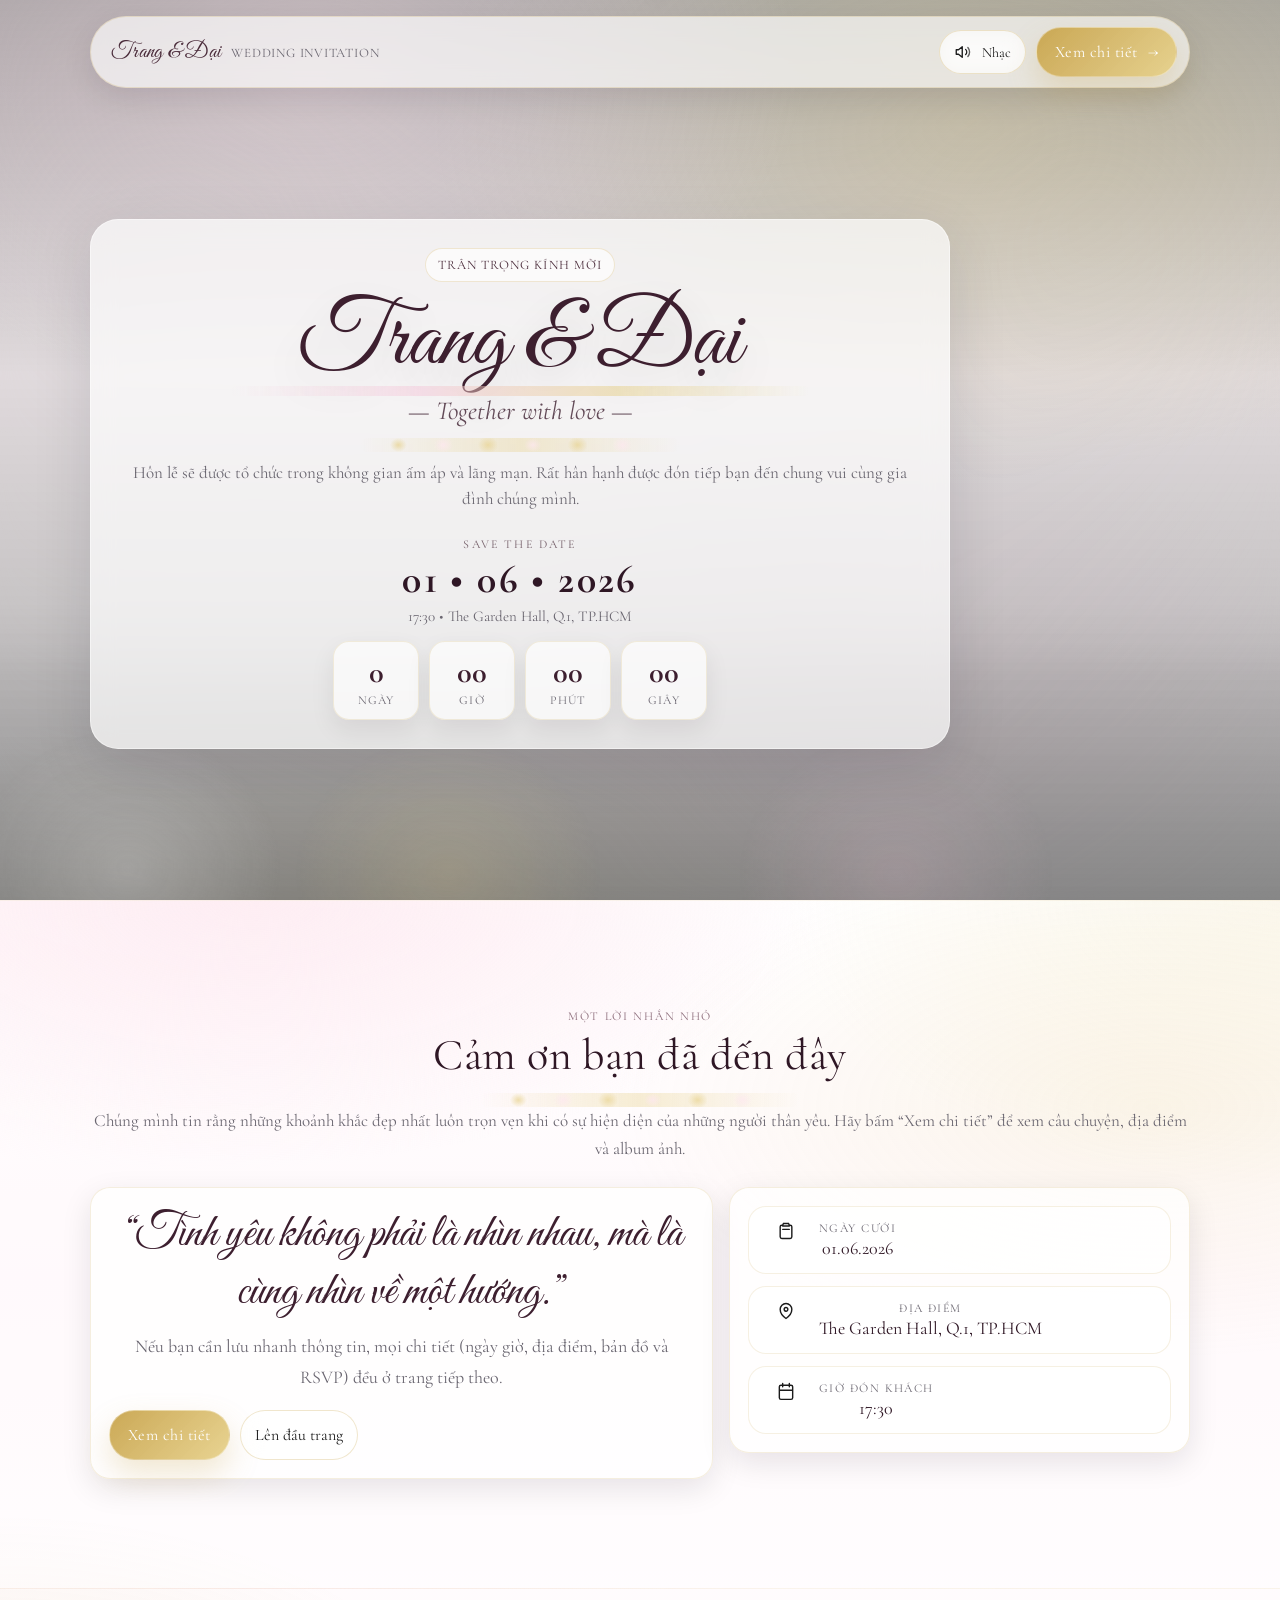
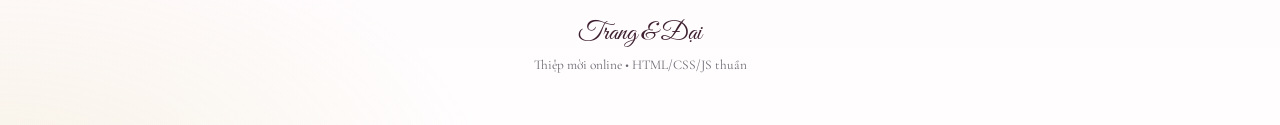
==== index.html @ c299e95f "First commit" ====
<!doctype html>
<html lang="vi">
  <head>
    <meta charset="utf-8" />
    <meta name="viewport" content="width=device-width, initial-scale=1" />
    <title>Thiệp Mời Cưới | Trang & Đại</title>
    <meta name="description" content="Thiệp mời cưới online - Trang & Đại" />

    <link rel="preconnect" href="https://fonts.googleapis.com" />
    <link rel="preconnect" href="https://fonts.gstatic.com" crossorigin />
    <link href="https://fonts.googleapis.com/css2?family=Cormorant+Garamond:wght@400;500;600;700&family=Great+Vibes&display=swap" rel="stylesheet" />

    <link rel="stylesheet" href="./style.css" />
  </head>
  <body>
    <div class="page-backdrop" aria-hidden="true"></div>
    <div class="petal-layer petal-layer--page" aria-hidden="true" data-petals></div>
    <div class="topbar">
      <div class="container">
        <div class="topbar-inner reveal">
          <a class="brand" href="./index.html" aria-label="Về trang thiệp">
            <span class="mark">Trang &amp; Đại</span>
            <span class="tag">Wedding Invitation</span>
          </a>
          <div style="display:flex; gap:10px; align-items:center;">
            <button class="btn btn-ghost" type="button" data-audio-toggle aria-pressed="false" title="Bật/Tắt nhạc nền">
              <span class="icon" aria-hidden="true">
                <svg viewBox="0 0 24 24" width="18" height="18" fill="none" xmlns="http://www.w3.org/2000/svg">
                  <path d="M11 5L6 9H3v6h3l5 4V5Z" stroke="currentColor" stroke-width="1.8" stroke-linejoin="round"/>
                  <path d="M15.5 8.5a5 5 0 0 1 0 7" stroke="currentColor" stroke-width="1.8" stroke-linecap="round"/>
                  <path d="M18.5 6a9 9 0 0 1 0 12" stroke="currentColor" stroke-width="1.8" stroke-linecap="round" opacity=".7"/>
                </svg>
              </span>
              <span style="font-size:14px;">Nhạc</span>
            </button>
            <a class="btn btn-primary" href="./detail.html">
              Xem chi tiết
              <span aria-hidden="true">→</span>
            </a>
          </div>
        </div>
      </div>
    </div>

    <header class="hero" id="top">
      <div class="hero-media" aria-hidden="true">
        <img
          data-parallax
          src="https://images.unsplash.com/photo-1519681393784-d120267933ba?auto=format&fit=crop&w=2200&q=80"
          alt=""
        />
      </div>
      <div class="pampas-silhouette" aria-hidden="true"></div>

      <div class="container hero-content">
        <div class="hero-card">
          <div class="eyebrow reveal">Trân trọng kính mời</div>

          <div class="hero-names reveal delay-1">
            <span class="script" data-hero-names>Trang &amp; Đại</span>
            <div class="amp">— Together with love —</div>
          </div>
          <div class="ornament ornament--pampas reveal delay-2" aria-hidden="true"></div>

          <p class="hero-sub reveal delay-2">
            Hôn lễ sẽ được tổ chức trong không gian ấm áp và lãng mạn.
            Rất hân hạnh được đón tiếp bạn đến chung vui cùng gia đình chúng mình.
          </p>

          <div class="hero-date reveal delay-2" aria-label="Ngày cưới">
            <span class="hero-date__label">SAVE THE DATE</span>
            <span class="hero-date__value">01 • 06 • 2026</span>
            <span class="hero-date__meta">17:30 • The Garden Hall, Q.1, TP.HCM</span>
          </div>

          <div class="meta-row reveal delay-3">
            <div class="countdown" data-countdown data-target="2026-06-01T17:30:00+07:00" aria-label="Đếm ngược đến ngày cưới">
              <div class="cd">
                <div class="num" data-cd="days">--</div>
                <div class="lbl">Ngày</div>
              </div>
              <div class="cd">
                <div class="num" data-cd="hours">--</div>
                <div class="lbl">Giờ</div>
              </div>
              <div class="cd">
                <div class="num" data-cd="minutes">--</div>
                <div class="lbl">Phút</div>
              </div>
              <div class="cd">
                <div class="num" data-cd="seconds">--</div>
                <div class="lbl">Giây</div>
              </div>
            </div>
          </div>
        </div>
      </div>
    </header>

    <main>
      <section class="section section--alt section--center">
        <div class="container">
          <div class="section-head">
            <div class="kicker reveal">Một lời nhắn nhỏ</div>
            <div class="h2 reveal delay-1">Cảm ơn bạn đã đến đây</div>
            <div class="ornament ornament--pampas reveal delay-2" aria-hidden="true"></div>
            <p class="lead reveal delay-2">
              Chúng mình tin rằng những khoảnh khắc đẹp nhất luôn trọn vẹn khi có sự hiện diện của những người thân yêu.
              Hãy bấm “Xem chi tiết” để xem câu chuyện, địa điểm và album ảnh.
            </p>
          </div>

          <div class="grid two-col">
            <div class="card reveal">
              <p class="invite-quote">“Tình yêu không phải là nhìn nhau, mà là cùng nhìn về một hướng.”</p>
              <p class="invite-sub">
                Nếu bạn cần lưu nhanh thông tin, mọi chi tiết (ngày giờ, địa điểm, bản đồ và RSVP) đều ở trang tiếp theo.
              </p>
              <div style="margin-top:14px; display:flex; gap:10px; flex-wrap:wrap;">
                <a class="btn btn-primary" href="./detail.html">Xem chi tiết</a>
                <a class="btn btn-ghost" href="#top">Lên đầu trang</a>
              </div>
            </div>

            <div class="card reveal delay-1">
              <div class="info">
                <div class="info-item">
                  <div style="min-width:44px;">
                    <span class="icon" aria-hidden="true">
                      <svg viewBox="0 0 24 24" width="20" height="20" fill="none" xmlns="http://www.w3.org/2000/svg">
                        <path d="M8 6h8M8 10h8M7 21h10a2 2 0 0 0 2-2V7a2 2 0 0 0-2-2h-1l-1-2H9L8 5H7a2 2 0 0 0-2 2v12a2 2 0 0 0 2 2Z" stroke="currentColor" stroke-width="1.7" stroke-linecap="round"/>
                      </svg>
                    </span>
                  </div>
                  <div>
                    <div class="label">Ngày cưới</div>
                    <div class="value" data-wedding-date>01.06.2026</div>
                  </div>
                </div>
                <div class="info-item">
                  <div style="min-width:44px;">
                    <span class="icon" aria-hidden="true">
                      <svg viewBox="0 0 24 24" width="20" height="20" fill="none" xmlns="http://www.w3.org/2000/svg">
                        <path d="M12 21s7-4.7 7-11a7 7 0 0 0-14 0c0 6.3 7 11 7 11Z" stroke="currentColor" stroke-width="1.7" />
                        <path d="M12 12.2a2.2 2.2 0 1 0 0-4.4 2.2 2.2 0 0 0 0 4.4Z" stroke="currentColor" stroke-width="1.7" />
                      </svg>
                    </span>
                  </div>
                  <div>
                    <div class="label">Địa điểm</div>
                    <div class="value">The Garden Hall, Q.1, TP.HCM</div>
                  </div>
                </div>
                <div class="info-item">
                  <div style="min-width:44px;">
                    <span class="icon" aria-hidden="true">
                      <svg viewBox="0 0 24 24" width="20" height="20" fill="none" xmlns="http://www.w3.org/2000/svg">
                        <path d="M8 7V3m8 4V3M5 11h14M6 5h12a2 2 0 0 1 2 2v13a2 2 0 0 1-2 2H6a2 2 0 0 1-2-2V7a2 2 0 0 1 2-2Z" stroke="currentColor" stroke-width="1.7" stroke-linecap="round"/>
                      </svg>
                    </span>
                  </div>
                  <div>
                    <div class="label">Giờ đón khách</div>
                    <div class="value">17:30</div>
                  </div>
                </div>
              </div>
            </div>
          </div>
        </div>
      </section>
    </main>

    <footer class="footer">
      <div class="container">
        <div class="sig">Trang &amp; Đại</div>
        <small>Thiệp mời online • HTML/CSS/JS thuần</small>
      </div>
    </footer>

    <audio
      data-audio
      preload="none"
      loop
      src="https://cdn.pixabay.com/download/audio/2022/03/15/audio_2f8130a1e8.mp3?filename=warm-piano-logo-113299.mp3"
    ></audio>

    <script src="./script.js"></script>
  </body>
</html>
---- style.css ----
:root{
  --bg:#fff;
  --ink:#1b1b1b;
  --muted:#6a6670;
  --gold:#c8a44d;
  --gold-2:#e6cf86;
  --pink:#f4c6d8;
  --pink-2:#fde7ef;
  --card:rgba(255,255,255,.72);
  --glass:rgba(255,255,255,.62);
  --shadow:0 20px 60px rgba(20, 10, 30, .12);
  --shadow-soft:0 10px 30px rgba(20, 10, 30, .10);
  --radius:20px;
  --radius-lg:28px;
  --ring:0 0 0 6px rgba(200,164,77,.20);
  --max:1100px;
  --space-1:8px;
  --space-2:16px;
  --space-3:24px;
  --space-4:32px;
}

*{box-sizing:border-box}
html,body{height:100%}
html{scroll-behavior:smooth}
body{
  margin:0;
  color:var(--ink);
  background:
    radial-gradient(1200px 600px at 15% -10%, rgba(253,231,239,.85), transparent 60%),
    radial-gradient(900px 520px at 100% 0%, rgba(230,207,134,.22), transparent 55%),
    radial-gradient(900px 520px at 0% 100%, rgba(200,164,77,.14), transparent 55%),
    linear-gradient(180deg, #fff, #fff6fa 42%, #fff 100%);
  font-family:"Cormorant Garamond", ui-serif, Georgia, "Times New Roman", serif;
  overflow-x:hidden;
}

img{max-width:100%; display:block}
a{color:inherit; text-decoration:none}
button, input, select, textarea{ font-family: inherit; }

.page-backdrop{
  position:fixed;
  inset:0;
  z-index:-1;
  pointer-events:none;
  background:
    radial-gradient(1100px 520px at 12% 8%, rgba(253,231,239,.75), transparent 60%),
    radial-gradient(1000px 520px at 90% 14%, rgba(230,207,134,.22), transparent 62%),
    radial-gradient(980px 560px at 30% 110%, rgba(200,164,77,.16), transparent 60%),
    radial-gradient(700px 420px at 70% 78%, rgba(244,198,216,.26), transparent 65%),
    linear-gradient(180deg, #fff, #fff6fa 42%, #fff 100%);
  filter: saturate(1.03);
}
.page-backdrop::before{
  content:"";
  position:absolute;
  inset:-20px;
  background:
    radial-gradient(circle at 15% 30%, rgba(255,255,255,.75), rgba(255,255,255,0) 55%),
    radial-gradient(circle at 85% 25%, rgba(255,255,255,.62), rgba(255,255,255,0) 58%),
    radial-gradient(circle at 65% 80%, rgba(255,255,255,.48), rgba(255,255,255,0) 62%);
  opacity:.55;
  filter: blur(18px);
}

.container{
  width: min(var(--max), calc(100% - 40px));
  margin-inline:auto;
}

.topbar{
  position:fixed;
  inset: 16px 0 auto 0;
  z-index:50;
  pointer-events:none;
}
.topbar-inner{
  pointer-events:auto;
  display:flex;
  align-items:center;
  justify-content:space-between;
  gap:12px;
  padding:10px 12px;
  border-radius:999px;
  background:rgba(255,255,255,.65);
  backdrop-filter: blur(10px);
  box-shadow: var(--shadow-soft);
  border:1px solid rgba(200,164,77,.22);
}
.brand{
  display:flex;
  align-items:baseline;
  gap:10px;
  padding-left:8px;
}
.brand .mark{
  font-family:"Great Vibes", cursive;
  font-size:22px;
  letter-spacing:.3px;
  color: #4a2b3a;
}
.brand .tag{
  font-size:13px;
  color:var(--muted);
  letter-spacing:.06em;
  text-transform:uppercase;
}

.btn{
  border:0;
  background:transparent;
  color:inherit;
  font:inherit;
  cursor:pointer;
}
.btn-primary{
  display:inline-flex;
  align-items:center;
  justify-content:center;
  gap:10px;
  padding:14px 18px;
  border-radius:999px;
  background: linear-gradient(135deg, rgba(200,164,77,.95), rgba(230,207,134,.9));
  color:#fff;
  letter-spacing:.03em;
  box-shadow: 0 14px 30px rgba(200,164,77,.25);
  border:1px solid rgba(255,255,255,.35);
  transition: transform .25s ease, box-shadow .25s ease, filter .25s ease;
}
.btn-primary:hover{ transform: translateY(-2px); filter: brightness(1.03); box-shadow: 0 18px 40px rgba(200,164,77,.28); }
.btn-primary:active{ transform: translateY(0px); }

.btn-ghost{
  display:inline-flex;
  align-items:center;
  justify-content:center;
  gap:10px;
  padding:12px 14px;
  border-radius:999px;
  border:1px solid rgba(200,164,77,.28);
  background: rgba(255,255,255,.55);
  backdrop-filter: blur(10px);
  transition: transform .25s ease, box-shadow .25s ease, background .25s ease;
}
.btn-ghost:hover{ transform: translateY(-1px); background: rgba(255,255,255,.70); box-shadow: 0 12px 25px rgba(20, 10, 30, .10); }
.btn-ghost:focus-visible{ outline:none; box-shadow: var(--ring); }

.icon{
  width:18px; height:18px; display:inline-block;
}

.hero{
  min-height: 100svh;
  position:relative;
  display:grid;
  align-items:center;
  padding: 110px 0 56px;
}
.hero-media{
  position:absolute;
  inset:0;
  overflow:hidden;
}
.hero-media::before{
  content:"";
  position:absolute;
  inset:-20px;
  background:
    radial-gradient(900px 600px at 25% 10%, rgba(253,231,239,.35), transparent 55%),
    radial-gradient(900px 600px at 75% 15%, rgba(230,207,134,.22), transparent 60%),
    linear-gradient(180deg, rgba(0,0,0,.35) 0%, rgba(0,0,0,.12) 42%, rgba(0,0,0,.35) 100%);
  z-index:1;
  pointer-events:none;
}
.pampas-silhouette{
  position:absolute;
  inset: auto 0 0 0;
  height: min(38vh, 320px);
  z-index:2;
  pointer-events:none;
  background:
    radial-gradient(220px 200px at 10% 90%, rgba(255,255,255,.22), transparent 70%),
    radial-gradient(220px 200px at 35% 92%, rgba(230,207,134,.18), transparent 70%),
    radial-gradient(220px 200px at 70% 92%, rgba(244,198,216,.18), transparent 72%),
    linear-gradient(180deg, rgba(0,0,0,0) 0%, rgba(0,0,0,.22) 100%);
  mask-image: linear-gradient(180deg, transparent 0%, #000 30%, #000 100%);
  opacity:.9;
  filter: blur(.2px);
}
.hero-media img{
  width:100%;
  height:100%;
  object-fit:cover;
  transform: scale(1.06);
  filter: contrast(1.02) saturate(1.05);
}
.hero-content{
  position:relative;
  z-index:2;
  padding-bottom: 0;
}

.hero-card{
  width:min(860px, 100%);
  background: rgba(255,255,255,.70);
  backdrop-filter: blur(12px);
  border: 1px solid rgba(255,255,255,.45);
  border-radius: var(--radius-lg);
  padding: 22px 18px;
  box-shadow: var(--shadow);
  text-align:center;
}
.eyebrow{
  display:inline-flex;
  align-items:center;
  gap:10px;
  padding: 8px 12px;
  border-radius:999px;
  background: rgba(255,255,255,.65);
  border: 1px solid rgba(200,164,77,.24);
  color:#4a2b3a;
  font-size: 13px;
  letter-spacing:.08em;
  text-transform: uppercase;
}
.hero-names{
  margin: 14px 0 8px;
  line-height:1.02;
}
.hero-names .script{
  font-family:"Great Vibes", cursive;
  font-size: clamp(56px, 11vw, 92px);
  font-weight:400;
  color:#3d1f2f;
  text-shadow: 0 18px 40px rgba(20, 10, 30, .16);
  display:block;
  position:relative;
  will-change: transform, opacity, filter;
  animation: heroNameIn .65s ease both;
}
.hero-names .amp{
  font-family:"Cormorant Garamond", ui-serif, Georgia, "Times New Roman", serif;
  font-style:italic;
  font-size: clamp(18px, 3.6vw, 26px);
  color: rgba(61,31,47,.8);
  margin: 8px 0;
}
.hero-sub{
  margin: var(--space-1) 0 var(--space-3);
  color: var(--muted);
  font-size: 17px;
  line-height:1.55;
}

.hero-names .script{
  font-size: clamp(56px, 11vw, 92px);
  letter-spacing:.2px;
}

.hero-names .script::after{
  content:"";
  position:absolute;
  left: 50%;
  bottom: -6px;
  width: 72%;
  height: 10px;
  transform: translateX(-50%);
  border-radius: 999px;
  background: linear-gradient(90deg, rgba(244,198,216,.0), rgba(244,198,216,.55), rgba(230,207,134,.55), rgba(244,198,216,.0));
  filter: blur(.2px);
  opacity:.9;
}

@keyframes heroNameIn{
  0%{ opacity:0; transform: translate3d(0, 10px, 0) scale(.985); filter: blur(2px); }
  100%{ opacity:1; transform: translate3d(0, 0, 0) scale(1); filter: blur(0px); }
}

.hero-date{
  margin: var(--space-2) 0 var(--space-2);
  display:grid;
  gap:4px;
}
.hero-date__label{
  font-size: 12px;
  letter-spacing:.18em;
  text-transform: uppercase;
  color: rgba(61,31,47,.70);
}
.hero-date__value{
  font-size: clamp(24px, 5.6vw, 40px);
  font-weight: 700;
  letter-spacing:.06em;
  color:#2f1725;
}
.hero-date__meta{
  font-size: 15px;
  color: var(--muted);
}
.meta-row{
  display:flex;
  flex-wrap:wrap;
  align-items:center;
  gap:12px;
  margin-top: var(--space-2);
  justify-content:center;
}

.countdown{
  display:flex;
  gap:10px;
  flex-wrap:wrap;
}
.cd{
  min-width: 72px;
  padding: 10px 12px;
  border-radius: 16px;
  background: rgba(255,255,255,.68);
  border:1px solid rgba(200,164,77,.18);
  box-shadow: 0 10px 25px rgba(20,10,30,.08);
  text-align:center;
}
.cd .num{
  font-variant-numeric: tabular-nums;
  font-size: 24px;
  font-weight: 700;
  color:#3d1f2f;
}
.cd .lbl{
  margin-top:2px;
  font-size: 12px;
  letter-spacing:.10em;
  text-transform: uppercase;
  color: var(--muted);
}

.section{
  padding: 96px 0;
  position:relative;
}
.section--alt{
  background:
    radial-gradient(900px 420px at 20% 0%, rgba(253,231,239,.55), transparent 62%),
    radial-gradient(900px 420px at 90% 30%, rgba(230,207,134,.16), transparent 60%),
    rgba(255,255,255,.35);
  border-top: 1px solid rgba(200,164,77,.10);
  border-bottom: 1px solid rgba(200,164,77,.10);
}
.section--center .section-head,
.section--center{ text-align:center; }

.ornament{
  width: min(240px, 70%);
  height: 10px;
  margin: 14px auto 0;
  border-radius: 999px;
  background: linear-gradient(90deg, rgba(244,198,216,0), rgba(244,198,216,.55), rgba(230,207,134,.55), rgba(244,198,216,0));
  opacity:.95;
}
.ornament--pampas{
  height: 14px;
  width: min(320px, 78%);
  background:
    radial-gradient(12px 10px at 12% 50%, rgba(230,207,134,.65), rgba(230,207,134,0) 70%),
    radial-gradient(14px 12px at 26% 50%, rgba(253,231,239,.75), rgba(253,231,239,0) 70%),
    radial-gradient(14px 12px at 40% 50%, rgba(230,207,134,.60), rgba(230,207,134,0) 72%),
    radial-gradient(12px 10px at 54% 50%, rgba(253,231,239,.75), rgba(253,231,239,0) 72%),
    radial-gradient(14px 12px at 68% 50%, rgba(230,207,134,.62), rgba(230,207,134,0) 72%),
    radial-gradient(14px 12px at 82% 50%, rgba(253,231,239,.70), rgba(253,231,239,0) 72%),
    linear-gradient(90deg, rgba(244,198,216,0), rgba(230,207,134,.35), rgba(244,198,216,0));
  filter: blur(.1px);
}
.section-head{
  margin-bottom: var(--space-3);
}
.kicker{
  color:#8a6a78;
  letter-spacing:.14em;
  text-transform: uppercase;
  font-size: 12px;
}
.h2{
  margin: 8px 0 8px;
  font-size: clamp(26px, 5.6vw, 44px);
  line-height:1.1;
  letter-spacing:.01em;
  color:#2f1725;
}
.lead{
  margin:0;
  color: var(--muted);
  font-size: 17px;
  line-height:1.65;
}

.grid{
  display:grid;
  gap:16px;
}
.two-col{
  grid-template-columns: 1fr;
}

.card{
  background: var(--card);
  border: 1px solid rgba(200,164,77,.18);
  border-radius: var(--radius);
  box-shadow: var(--shadow-soft);
  padding: 18px;
}

.timeline{
  position:relative;
  padding-left: 18px;
}
.timeline::before{
  content:"";
  position:absolute;
  left: 6px;
  top: 6px;
  bottom: 6px;
  width: 2px;
  background: linear-gradient(180deg, rgba(200,164,77,.0), rgba(200,164,77,.55), rgba(244,198,216,.55), rgba(200,164,77,.0));
}
.tl-item{
  position:relative;
  padding: 14px 12px 14px 18px;
  border-radius: 16px;
  transition: transform .25s ease, background .25s ease;
}
.tl-item:hover{ transform: translateY(-2px); background: rgba(255,255,255,.52); }
.tl-item::before{
  content:"";
  position:absolute;
  left: -18px;
  top: 20px;
  width: 12px;
  height: 12px;
  border-radius: 999px;
  background: linear-gradient(135deg, var(--gold), var(--pink));
  box-shadow: 0 0 0 5px rgba(255,255,255,.75);
}
.tl-date{
  font-size: 12px;
  letter-spacing:.12em;
  text-transform:uppercase;
  color:#8a6a78;
}
.tl-title{
  margin: 6px 0 6px;
  font-size: 22px;
  color:#2f1725;
}
.tl-text{
  margin:0;
  color: var(--muted);
  line-height:1.65;
  font-size: 17px;
}

.info{
  display:grid;
  gap:12px;
}
.info-item{
  display:flex;
  gap:12px;
  align-items:flex-start;
  padding: 14px;
  border-radius: 18px;
  background: rgba(255,255,255,.62);
  border:1px solid rgba(200,164,77,.16);
}
.info-item .label{
  font-size: 12px;
  letter-spacing:.12em;
  text-transform: uppercase;
  color: var(--muted);
}
.info-item .value{
  margin-top:2px;
  font-size: 18px;
  color:#2f1725;
}

.map{
  border-radius: 18px;
  overflow:hidden;
  border:1px solid rgba(200,164,77,.16);
  box-shadow: var(--shadow-soft);
  aspect-ratio: 16/10;
  background:#fff;
}
.map iframe{width:100%; height:100%; border:0}

.gallery{
  display:grid;
  grid-template-columns: repeat(2, 1fr);
  gap: 10px;
}
.g-item{
  position:relative;
  border-radius: 16px;
  overflow:hidden;
  border:1px solid rgba(255,255,255,.55);
  box-shadow: 0 14px 30px rgba(20,10,30,.12);
  background:#fff;
  cursor:pointer;
  transform: translateZ(0);
}
.g-item img{
  width:100%;
  height:100%;
  aspect-ratio: 1/1;
  object-fit:cover;
  transition: transform .45s ease, filter .45s ease;
}
.g-item::after{
  content:"";
  position:absolute;
  inset:0;
  background: linear-gradient(180deg, rgba(0,0,0,.0), rgba(0,0,0,.30));
  opacity:0;
  transition: opacity .35s ease;
}
.g-item:hover img{ transform: scale(1.06); filter:saturate(1.06) }
.g-item:hover::after{ opacity:1; }

.rsvp{
  display:grid;
  gap:12px;
}
.field{
  display:grid;
  gap:6px;
}
.field label{
  font-size: 12px;
  letter-spacing:.12em;
  text-transform: uppercase;
  color: var(--muted);
}
input, select, textarea{
  width:100%;
  border-radius: 16px;
  border:1px solid rgba(200,164,77,.22);
  background: rgba(255,255,255,.70);
  padding: 12px 12px;
  font: inherit;
  color: var(--ink);
  outline:none;
  transition: box-shadow .25s ease, border-color .25s ease;
}
textarea{ resize: vertical; min-height: 96px; }
input:focus, select:focus, textarea:focus{
  border-color: rgba(200,164,77,.45);
  box-shadow: var(--ring);
}

.invite-quote{
  font-family:"Great Vibes", cursive;
  font-size: clamp(30px, 6vw, 46px);
  color:#3d1f2f;
  line-height:1.25;
  margin: 0;
}
.invite-sub{
  margin-top: 10px;
  color: var(--muted);
  font-size: 18px;
  line-height:1.7;
}

.footer{
  padding: 28px 0 52px;
  color: rgba(61,31,47,.7);
  text-align:center;
}
.footer .sig{
  font-family:"Great Vibes", cursive;
  font-size: 26px;
  color:#3d1f2f;
}
.footer small{ display:block; margin-top:8px; color: var(--muted); }

/* Scroll reveal */
.reveal{
  opacity:0;
  transform: translateY(10px);
  transition: opacity .50s ease, transform .50s ease;
  will-change: opacity, transform;
}
.reveal.is-visible{
  opacity:1;
  transform: translateY(0);
}
.reveal.delay-1{ transition-delay: .04s; }
.reveal.delay-2{ transition-delay: .08s; }
.reveal.delay-3{ transition-delay: .12s; }

/* Petals */
.petal-layer{
  position:absolute;
  inset:0;
  pointer-events:none;
  overflow:hidden;
  z-index:2;
}
.petal-layer--page{
  position:fixed;
  inset:0;
  z-index:5;
}
.petal{
  position:absolute;
  width: 16px;
  height: 16px;
  border-radius: 12px 12px 12px 0;
  background: radial-gradient(circle at 30% 30%, rgba(255,255,255,.9), rgba(244,198,216,.95) 55%, rgba(200,164,77,.45));
  box-shadow: 0 12px 24px rgba(20,10,30,.12);
  opacity:.85;
  transform: rotate(20deg);
  filter: blur(.1px);
  animation-name: fall;
  animation-timing-function: linear;
}
@keyframes fall{
  0%{ transform: translate3d(0,-20px,0) rotate(0deg); }
  100%{ transform: translate3d(var(--drift, 40px), calc(100vh + 40px), 0) rotate(320deg); }
}

/* Lightbox */
.lightbox{
  position:fixed;
  inset:0;
  z-index:100;
  background: rgba(10, 5, 12, .72);
  backdrop-filter: blur(10px);
  display:none;
  align-items:center;
  justify-content:center;
  padding: 16px;
}
.lightbox.is-open{ display:flex; }
.lightbox-inner{
  width: min(980px, 100%);
  border-radius: 22px;
  overflow:hidden;
  background: rgba(255,255,255,.05);
  border:1px solid rgba(255,255,255,.18);
  box-shadow: 0 24px 80px rgba(0,0,0,.35);
  position:relative;
}
.lightbox img{
  width:100%;
  height:auto;
  display:block;
  max-height: 80svh;
  object-fit: cover;
}
.lightbox-actions{
  position:absolute;
  inset: 12px 12px auto auto;
  display:flex;
  gap:8px;
}
.pill{
  padding: 10px 12px;
  border-radius: 999px;
  background: rgba(255,255,255,.18);
  border: 1px solid rgba(255,255,255,.22);
  color: #fff;
  backdrop-filter: blur(10px);
}
.pill:hover{ background: rgba(255,255,255,.24); }

/* Modal */
.modal{
  position:fixed;
  inset:0;
  z-index:110;
  display:none;
  align-items:center;
  justify-content:center;
  padding: 18px;
}
.modal.is-open{ display:flex; }
.modal::before{
  content:"";
  position:absolute;
  inset:0;
  background: rgba(10, 5, 12, .60);
  backdrop-filter: blur(10px);
}
.modal-card{
  position:relative;
  width: min(560px, 100%);
  border-radius: 26px;
  background: rgba(255,255,255,.82);
  border: 1px solid rgba(255,255,255,.55);
  box-shadow: 0 24px 80px rgba(0,0,0,.26);
  padding: 18px;
}
.modal-title{
  font-size: 28px;
  margin: 4px 0 8px;
  color:#2f1725;
}
.modal-text{
  margin:0 0 14px;
  color: var(--muted);
  font-size: 18px;
  line-height:1.65;
}

/* Reduce motion */
@media (prefers-reduced-motion: reduce){
  html{ scroll-behavior:auto }
  .reveal{ transition:none; transform:none; opacity:1 }
  .petal{ animation:none }
  .btn-primary, .btn-ghost, .g-item img{ transition:none }
}

/* Tablet */
@media (min-width: 640px){
  .container{
    width: min(var(--max), calc(100% - 64px));
  }
  .hero{
    padding: 104px 0 34px;
  }
  .hero-card{
    padding: 26px 24px;
  }
  .cd{
    min-width: 86px;
    padding: 12px 14px;
  }
  .cd .num{
    font-size: 30px;
  }
  .section{ padding: 108px 0; }
  .two-col{
    grid-template-columns: 1.05fr .95fr;
    align-items:start;
  }
  .gallery{
    grid-template-columns: repeat(3, 1fr);
    gap: 12px;
  }
  .map{
    aspect-ratio: 16/9;
  }
}

@media (min-width: 860px){
  .hero{
    padding: 112px 0 44px;
  }
  .hero-card{ padding: 28px 26px; }
  .two-col{
    grid-template-columns: 1.15fr .85fr;
    align-items:start;
  }
  .gallery{
    grid-template-columns: repeat(3, 1fr);
    gap: 12px;
  }
  .map{ aspect-ratio: 16/9; }
}

@media (max-width: 420px){
  .topbar-inner{
    flex-wrap:wrap;
    justify-content:center;
    gap:10px;
  }
  .brand{
    justify-content:center;
    padding-left:0;
  }
  .brand .tag{ display:none; }
  .hero-card{
    padding: 20px 16px;
  }
  .hero-date__meta{
    font-size: 13px;
  }
  .cd{
    min-width: 68px;
    padding: 10px 10px;
  }
  .cd .num{ font-size: 22px; }
}
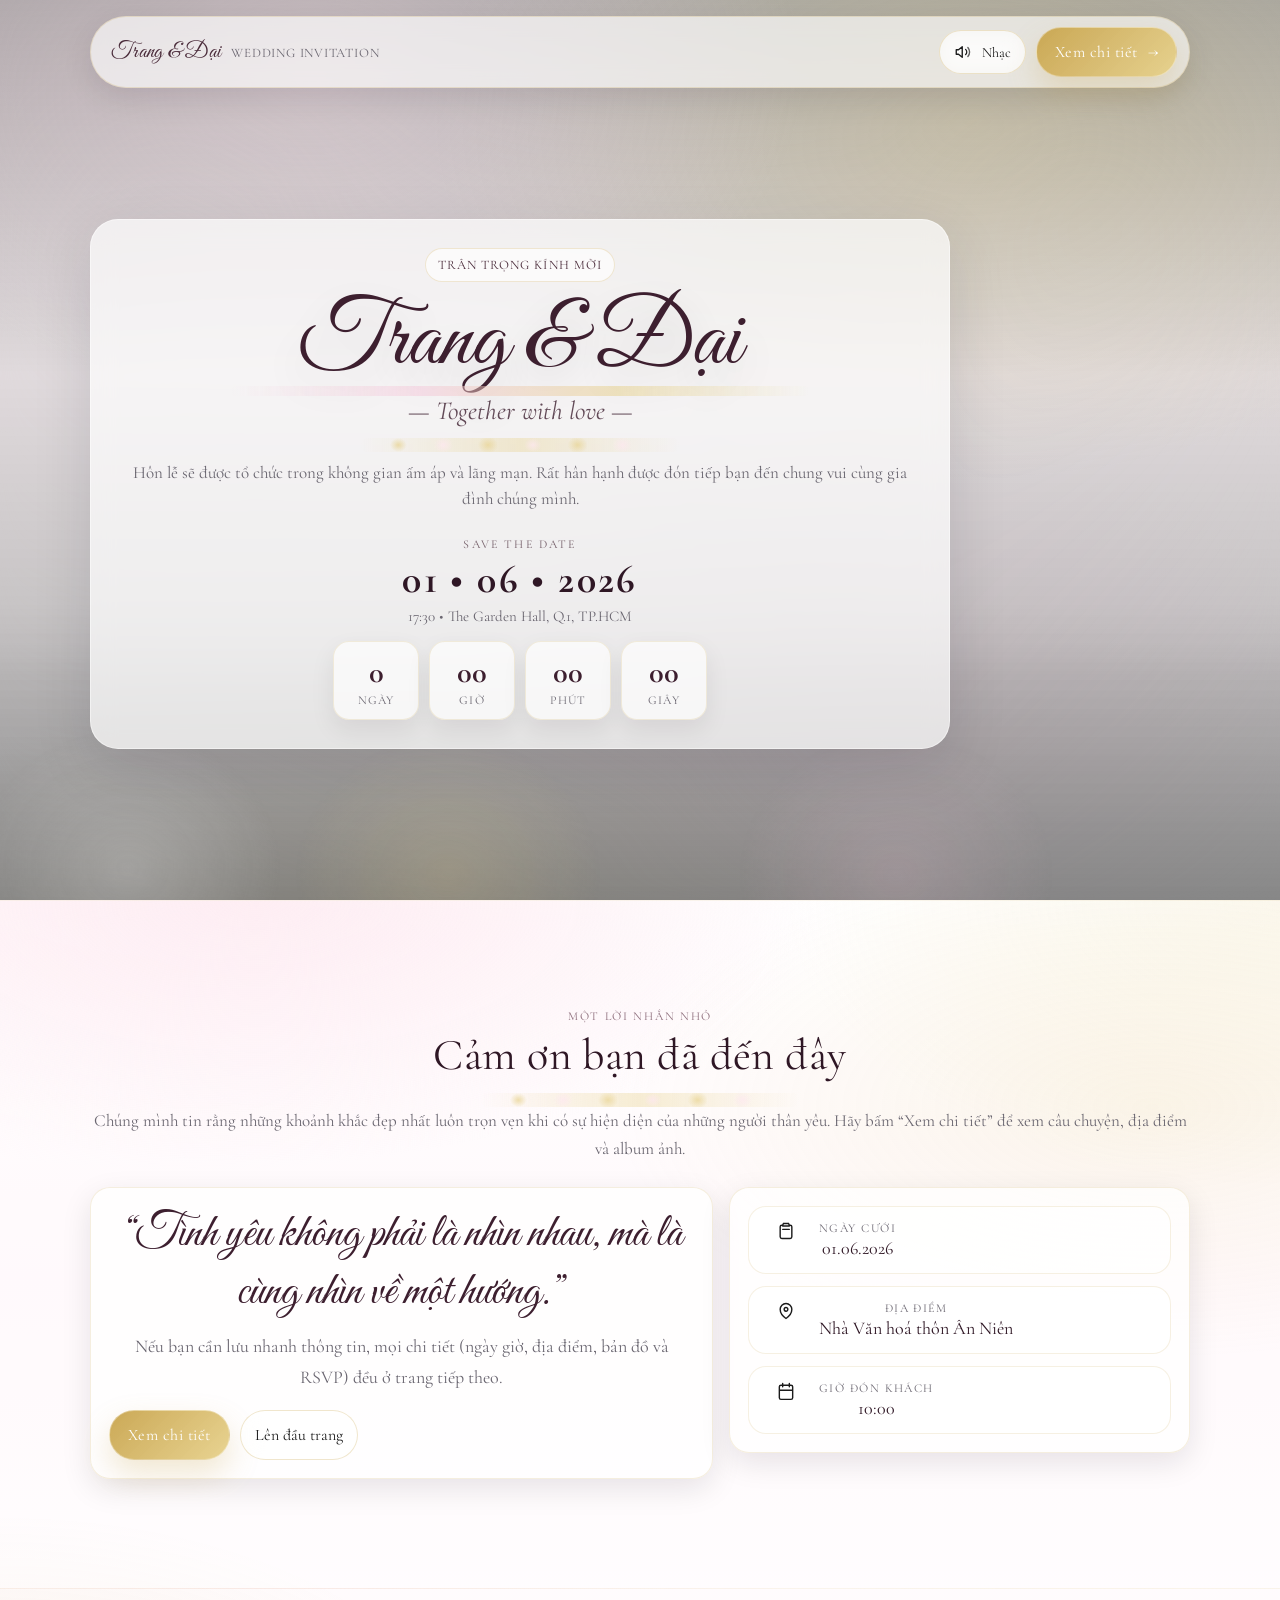
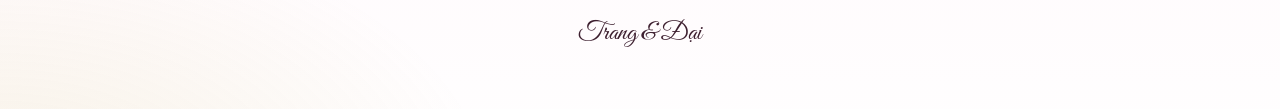
==== commit e485bd91: "fix: name and address" ====
--- a/index.html
+++ b/index.html
@@ -148,7 +148,7 @@
                   </div>
                   <div>
                     <div class="label">Địa điểm</div>
-                    <div class="value">The Garden Hall, Q.1, TP.HCM</div>
+                    <div class="value">Nhà Văn hoá thôn Ân Niên</div>
                   </div>
                 </div>
                 <div class="info-item">
@@ -161,7 +161,7 @@
                   </div>
                   <div>
                     <div class="label">Giờ đón khách</div>
-                    <div class="value">17:30</div>
+                    <div class="value">10:00</div>
                   </div>
                 </div>
               </div>
@@ -174,7 +174,7 @@
     <footer class="footer">
       <div class="container">
         <div class="sig">Trang &amp; Đại</div>
-        <small>Thiệp mời online • HTML/CSS/JS thuần</small>
+        <small></small>
       </div>
     </footer>
 
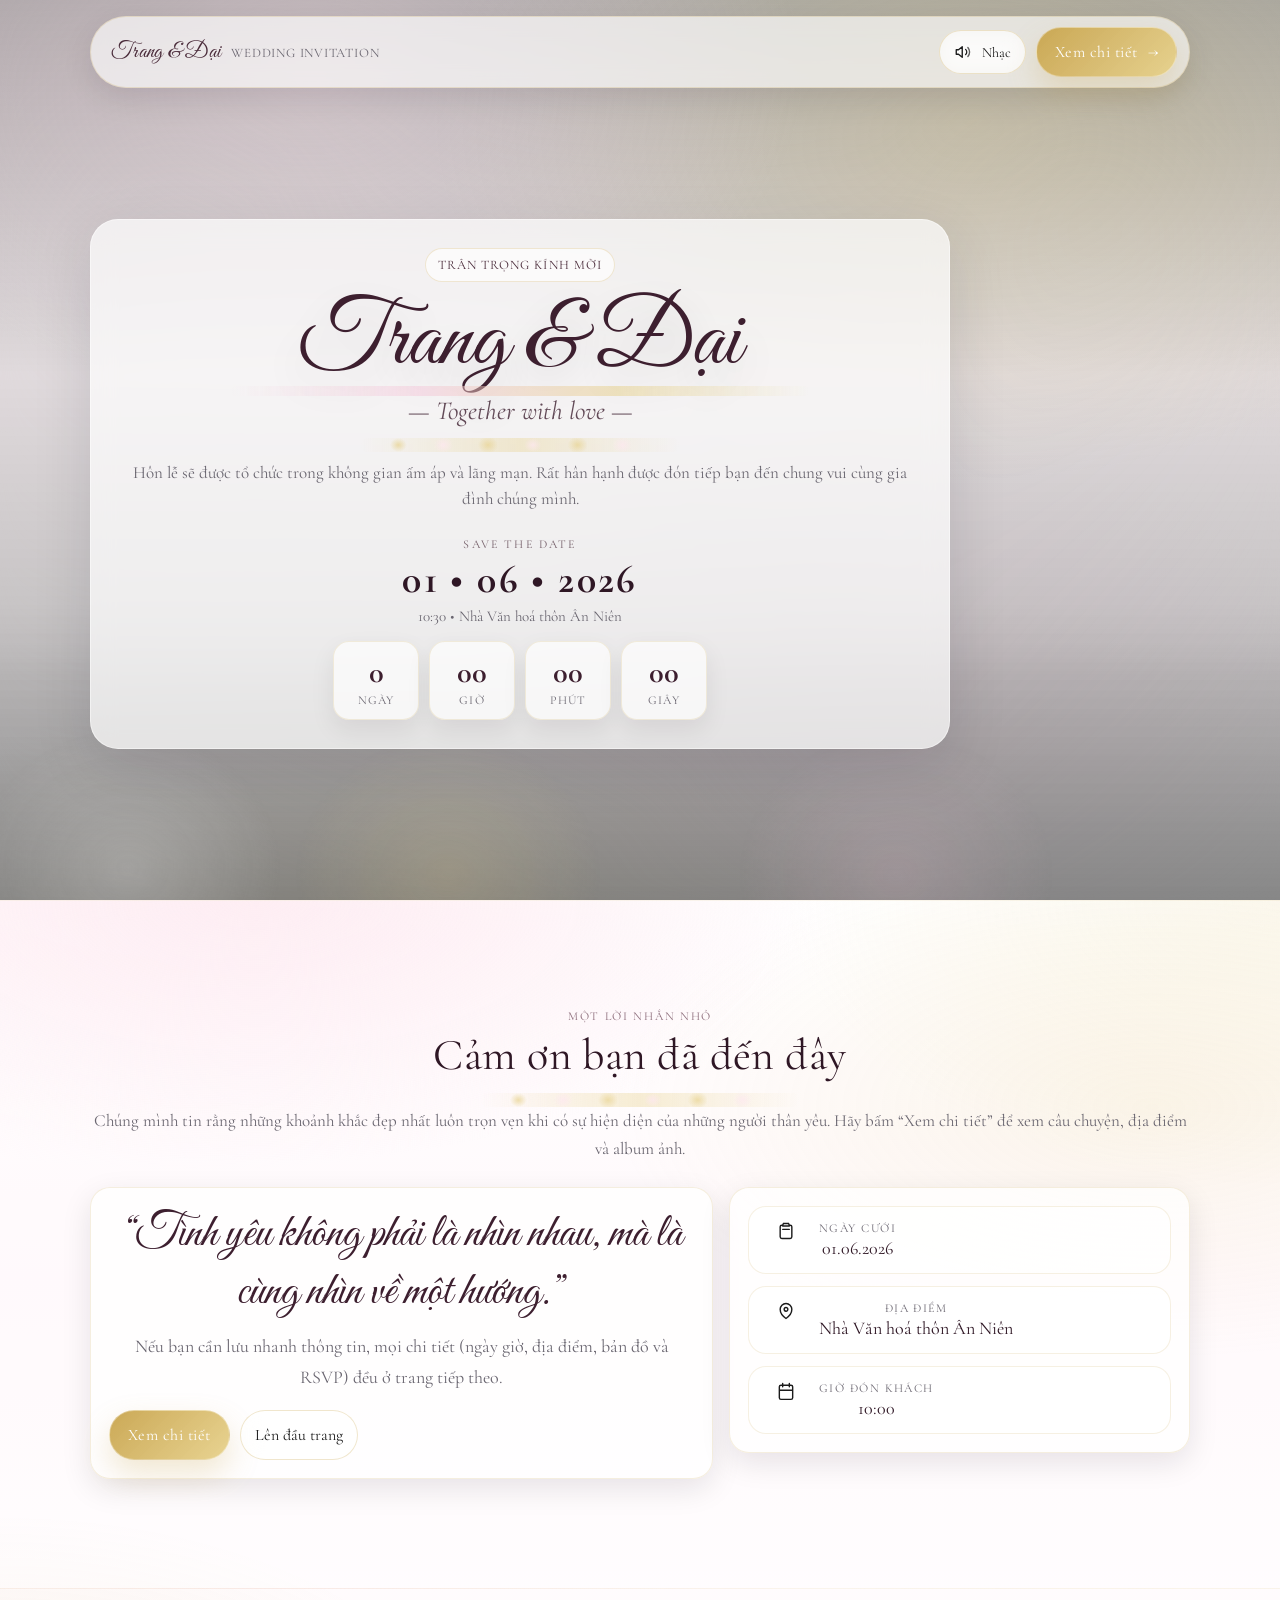
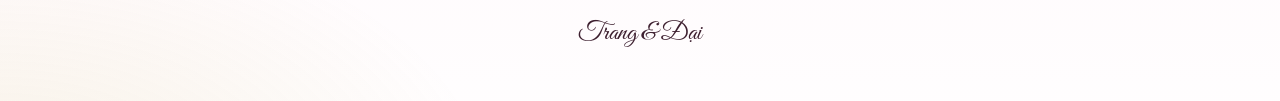
==== commit df525d6f: "fix: album and fix script sheet" ====
--- a/index.html
+++ b/index.html
@@ -70,7 +70,7 @@
           <div class="hero-date reveal delay-2" aria-label="Ngày cưới">
             <span class="hero-date__label">SAVE THE DATE</span>
             <span class="hero-date__value">01 • 06 • 2026</span>
-            <span class="hero-date__meta">17:30 • The Garden Hall, Q.1, TP.HCM</span>
+            <span class="hero-date__meta">10:30 • Nhà Văn hoá thôn Ân Niên</span>
           </div>
 
           <div class="meta-row reveal delay-3">
@@ -174,7 +174,6 @@
     <footer class="footer">
       <div class="container">
         <div class="sig">Trang &amp; Đại</div>
-        <small></small>
       </div>
     </footer>
 
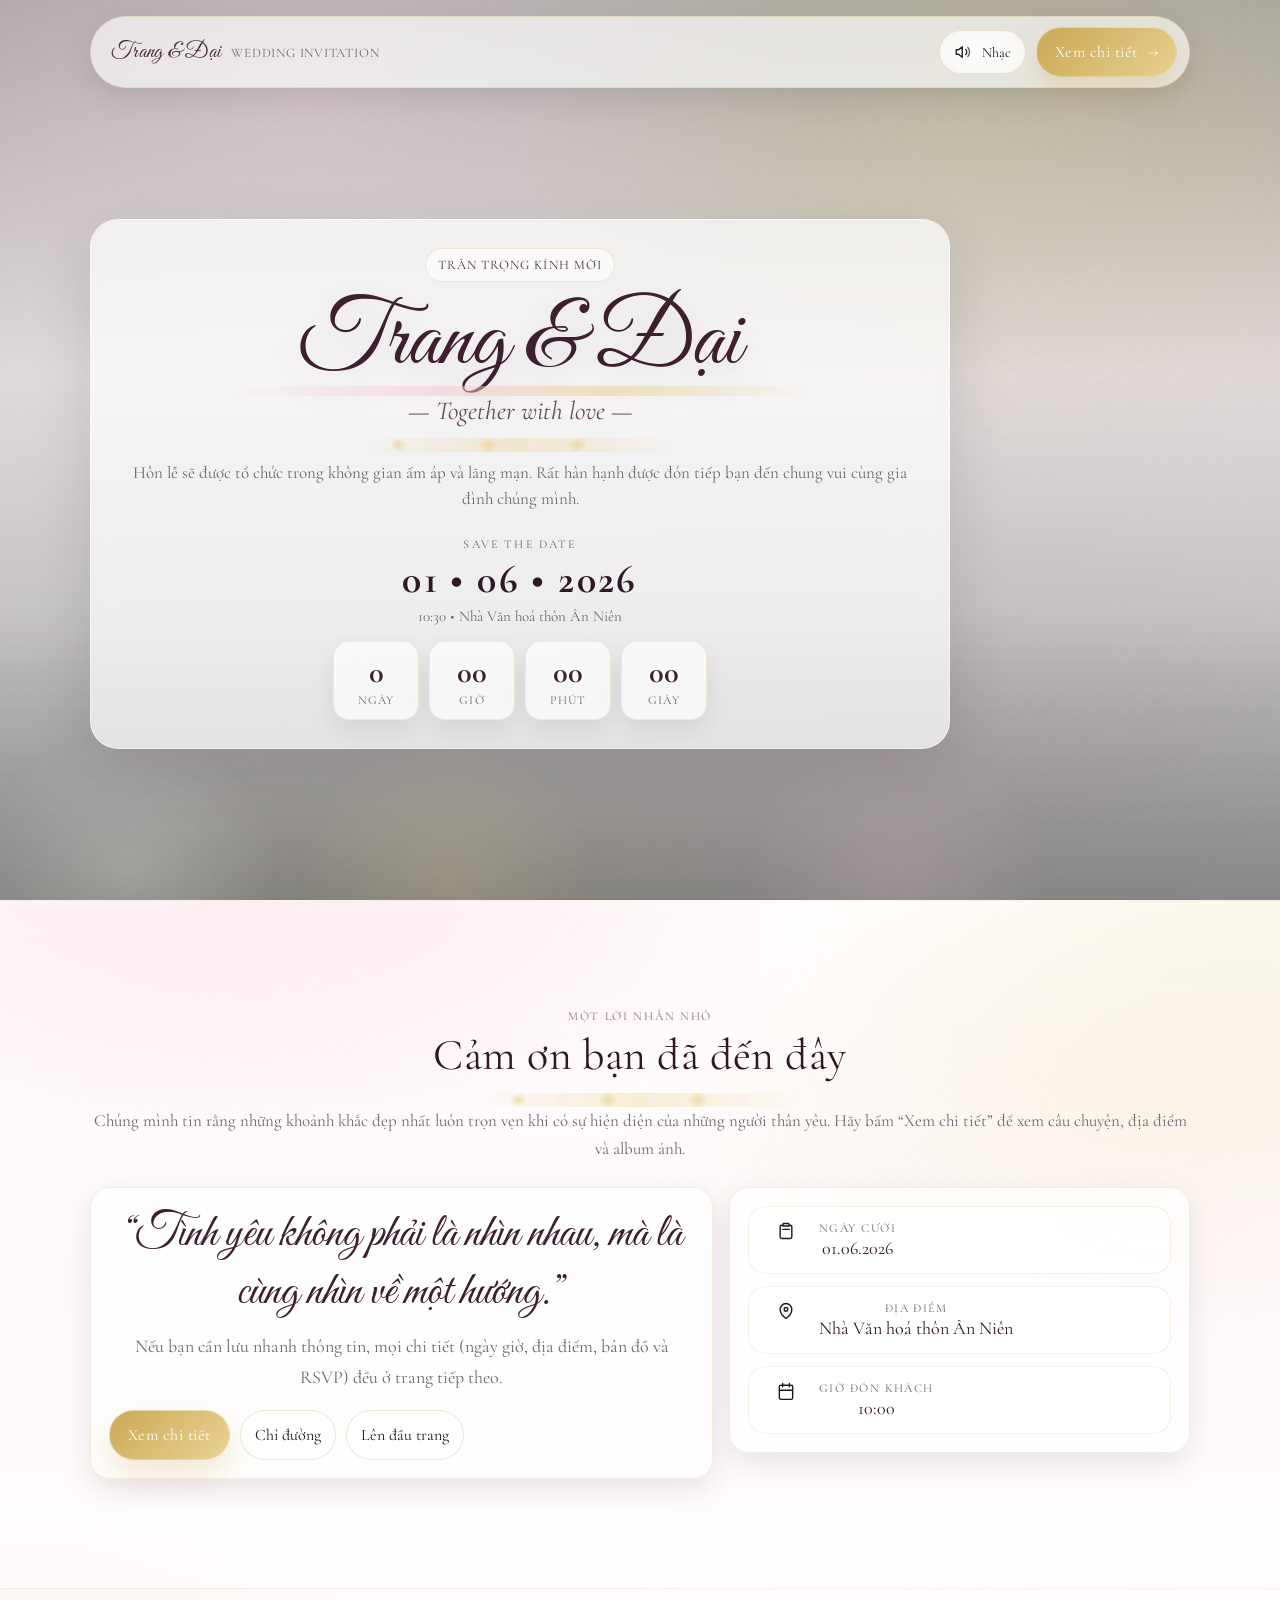
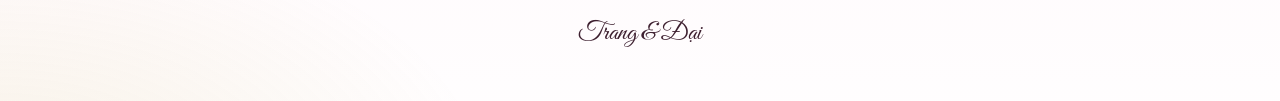
==== commit d43c8113: "fix: map and audio" ====
--- a/index.html
+++ b/index.html
@@ -118,6 +118,7 @@
               </p>
               <div style="margin-top:14px; display:flex; gap:10px; flex-wrap:wrap;">
                 <a class="btn btn-primary" href="./detail.html">Xem chi tiết</a>
+                <a class="btn btn-ghost" href="https://maps.app.goo.gl/LfZDD1UBKDFTWpSs7" target="_blank" rel="noreferrer">Chỉ đường</a>
                 <a class="btn btn-ghost" href="#top">Lên đầu trang</a>
               </div>
             </div>
@@ -177,12 +178,7 @@
       </div>
     </footer>
 
-    <audio
-      data-audio
-      preload="none"
-      loop
-      src="https://cdn.pixabay.com/download/audio/2022/03/15/audio_2f8130a1e8.mp3?filename=warm-piano-logo-113299.mp3"
-    ></audio>
+    <audio data-audio preload="none"></audio>
 
     <script src="./script.js"></script>
   </body>
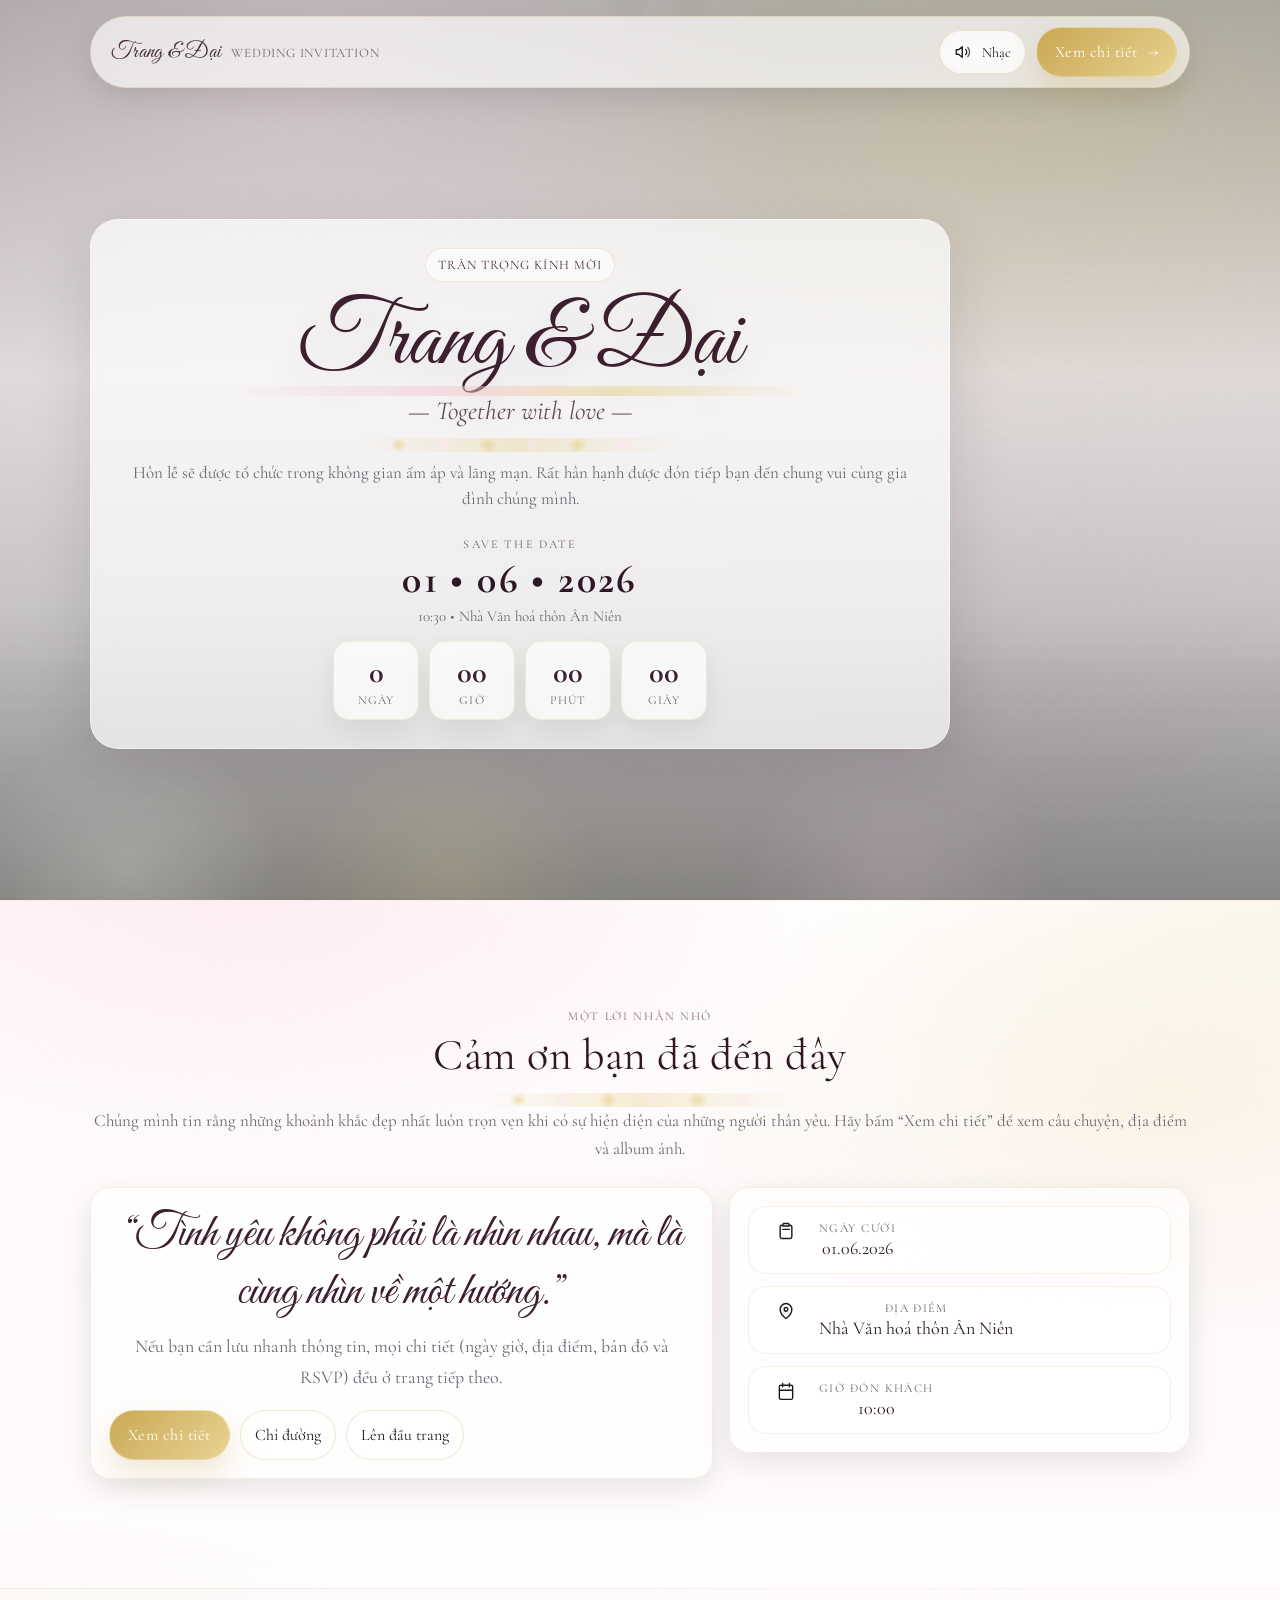
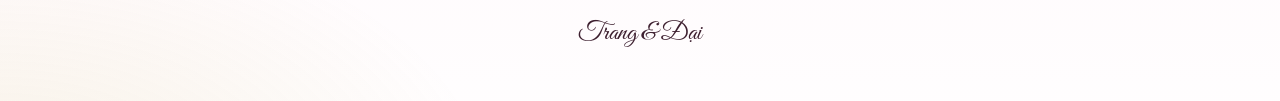
==== commit a6cf5c65: "feat: add preview og" ====
--- a/index.html
+++ b/index.html
@@ -5,6 +5,29 @@
     <meta name="viewport" content="width=device-width, initial-scale=1" />
     <title>Thiệp Mời Cưới | Trang & Đại</title>
     <meta name="description" content="Thiệp mời cưới online - Trang & Đại" />
+    <link rel="canonical" href="https://wedding-card-online.onrender.com/" />
+
+    <meta property="og:locale" content="vi_VN" />
+    <meta property="og:type" content="website" />
+    <meta property="og:site_name" content="Thiệp Mời Cưới | Trang & Đại" />
+    <meta property="og:title" content="Thiệp Mời Cưới | Trang & Đại" />
+    <meta property="og:description" content="Thiệp mời cưới online - Trang & Đại" />
+    <meta property="og:url" content="https://wedding-card-online.onrender.com/" />
+    <meta
+      property="og:image"
+      content="https://images.unsplash.com/photo-1519681393784-d120267933ba?auto=format&fit=crop&w=1200&h=630&q=80"
+    />
+    <meta property="og:image:width" content="1200" />
+    <meta property="og:image:height" content="630" />
+    <meta property="og:image:alt" content="Thiệp mời cưới Trang & Đại" />
+
+    <meta name="twitter:card" content="summary_large_image" />
+    <meta name="twitter:title" content="Thiệp Mời Cưới | Trang & Đại" />
+    <meta name="twitter:description" content="Thiệp mời cưới online - Trang & Đại" />
+    <meta
+      name="twitter:image"
+      content="https://images.unsplash.com/photo-1519681393784-d120267933ba?auto=format&fit=crop&w=1200&h=630&q=80"
+    />
 
     <link rel="preconnect" href="https://fonts.googleapis.com" />
     <link rel="preconnect" href="https://fonts.gstatic.com" crossorigin />
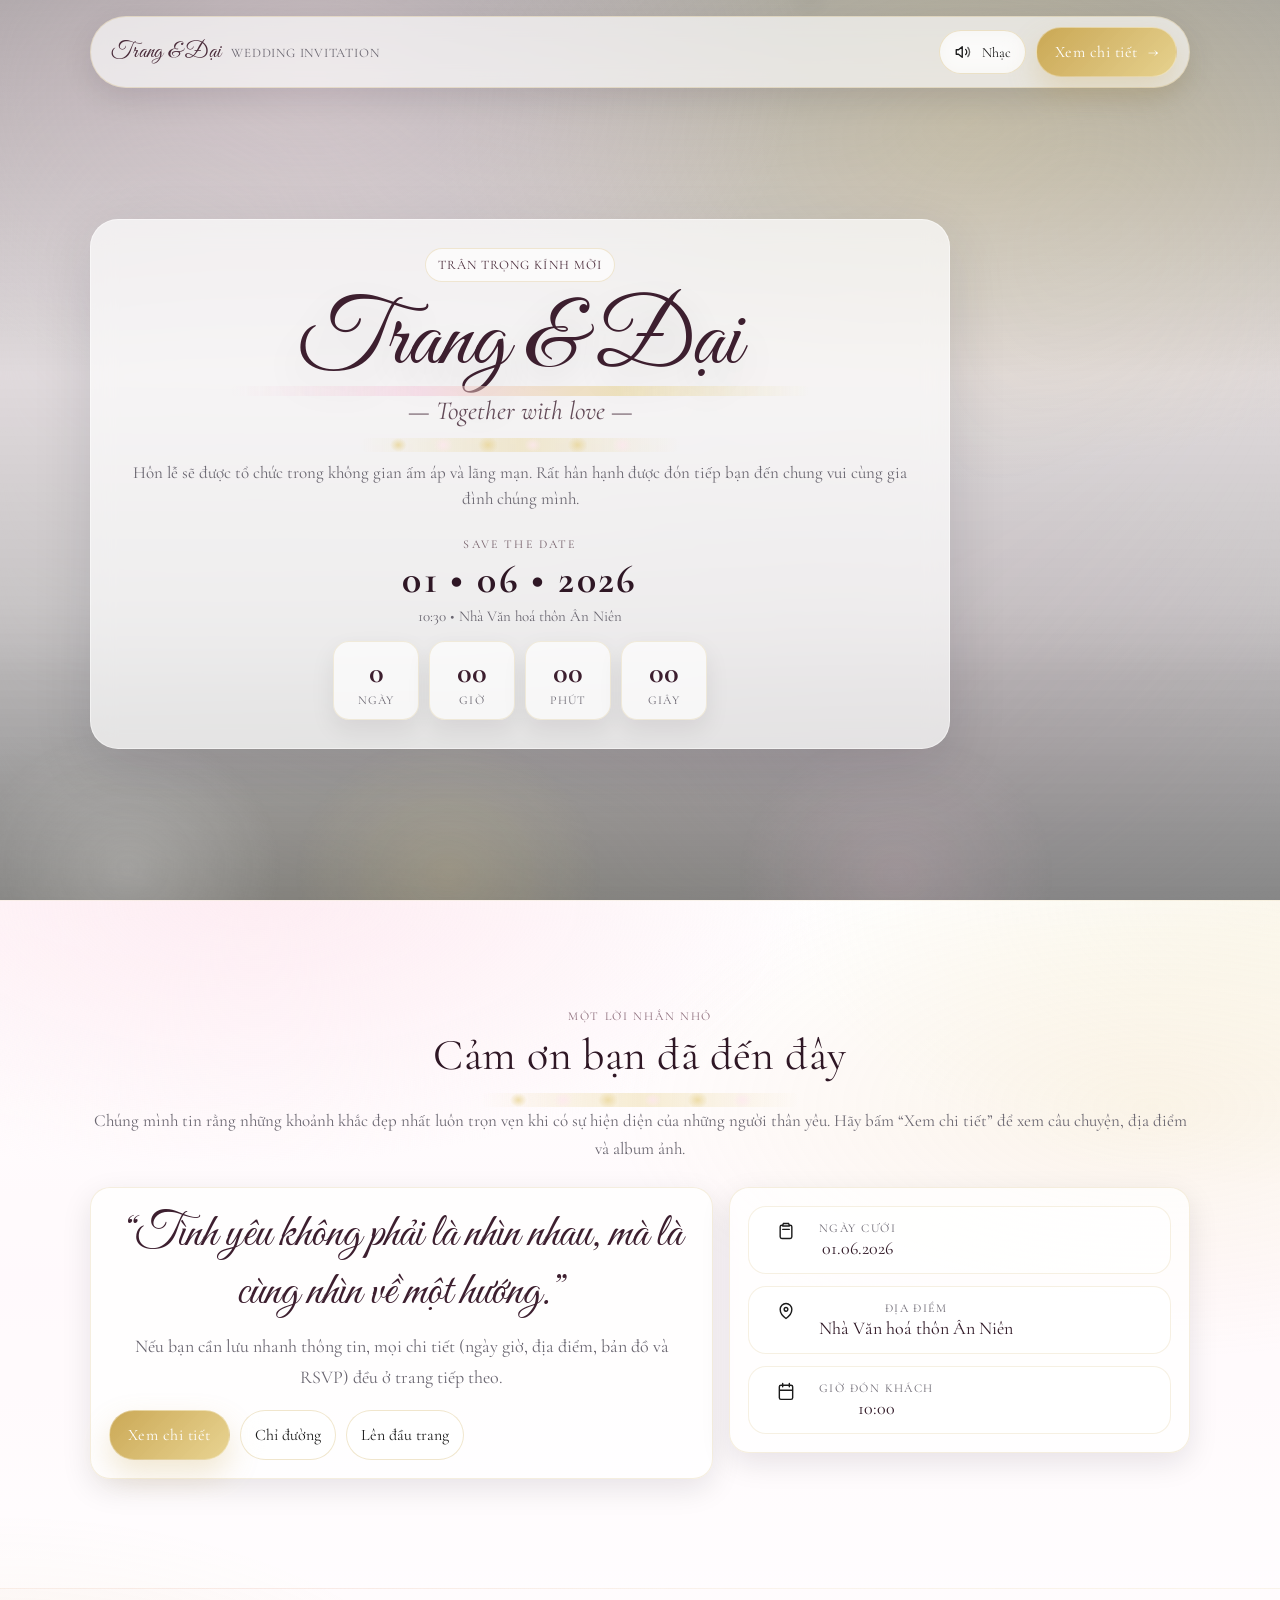
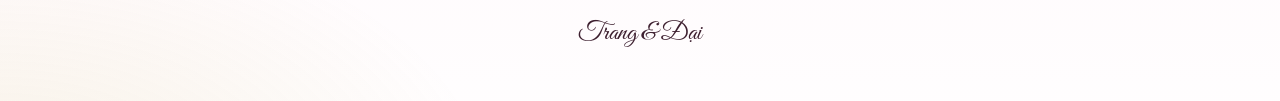
==== commit 20b417a2: "fix: fb og" ====
--- a/index.html
+++ b/index.html
@@ -13,10 +13,9 @@
     <meta property="og:title" content="Thiệp Mời Cưới | Trang & Đại" />
     <meta property="og:description" content="Thiệp mời cưới online - Trang & Đại" />
     <meta property="og:url" content="https://wedding-card-online.onrender.com/" />
-    <meta
-      property="og:image"
-      content="https://images.unsplash.com/photo-1519681393784-d120267933ba?auto=format&fit=crop&w=1200&h=630&q=80"
-    />
+    <meta property="og:image" content="https://images.unsplash.com/photo-1519681393784-d120267933ba?auto=format&fit=crop&w=1200&h=630&q=80" />
+    <meta property="og:image:secure_url" content="https://images.unsplash.com/photo-1519681393784-d120267933ba?auto=format&fit=crop&w=1200&h=630&q=80" />
+    <meta property="og:image:type" content="image/jpeg" />
     <meta property="og:image:width" content="1200" />
     <meta property="og:image:height" content="630" />
     <meta property="og:image:alt" content="Thiệp mời cưới Trang & Đại" />
@@ -24,10 +23,7 @@
     <meta name="twitter:card" content="summary_large_image" />
     <meta name="twitter:title" content="Thiệp Mời Cưới | Trang & Đại" />
     <meta name="twitter:description" content="Thiệp mời cưới online - Trang & Đại" />
-    <meta
-      name="twitter:image"
-      content="https://images.unsplash.com/photo-1519681393784-d120267933ba?auto=format&fit=crop&w=1200&h=630&q=80"
-    />
+    <meta name="twitter:image" content="https://images.unsplash.com/photo-1519681393784-d120267933ba?auto=format&fit=crop&w=1200&h=630&q=80" />
 
     <link rel="preconnect" href="https://fonts.googleapis.com" />
     <link rel="preconnect" href="https://fonts.gstatic.com" crossorigin />
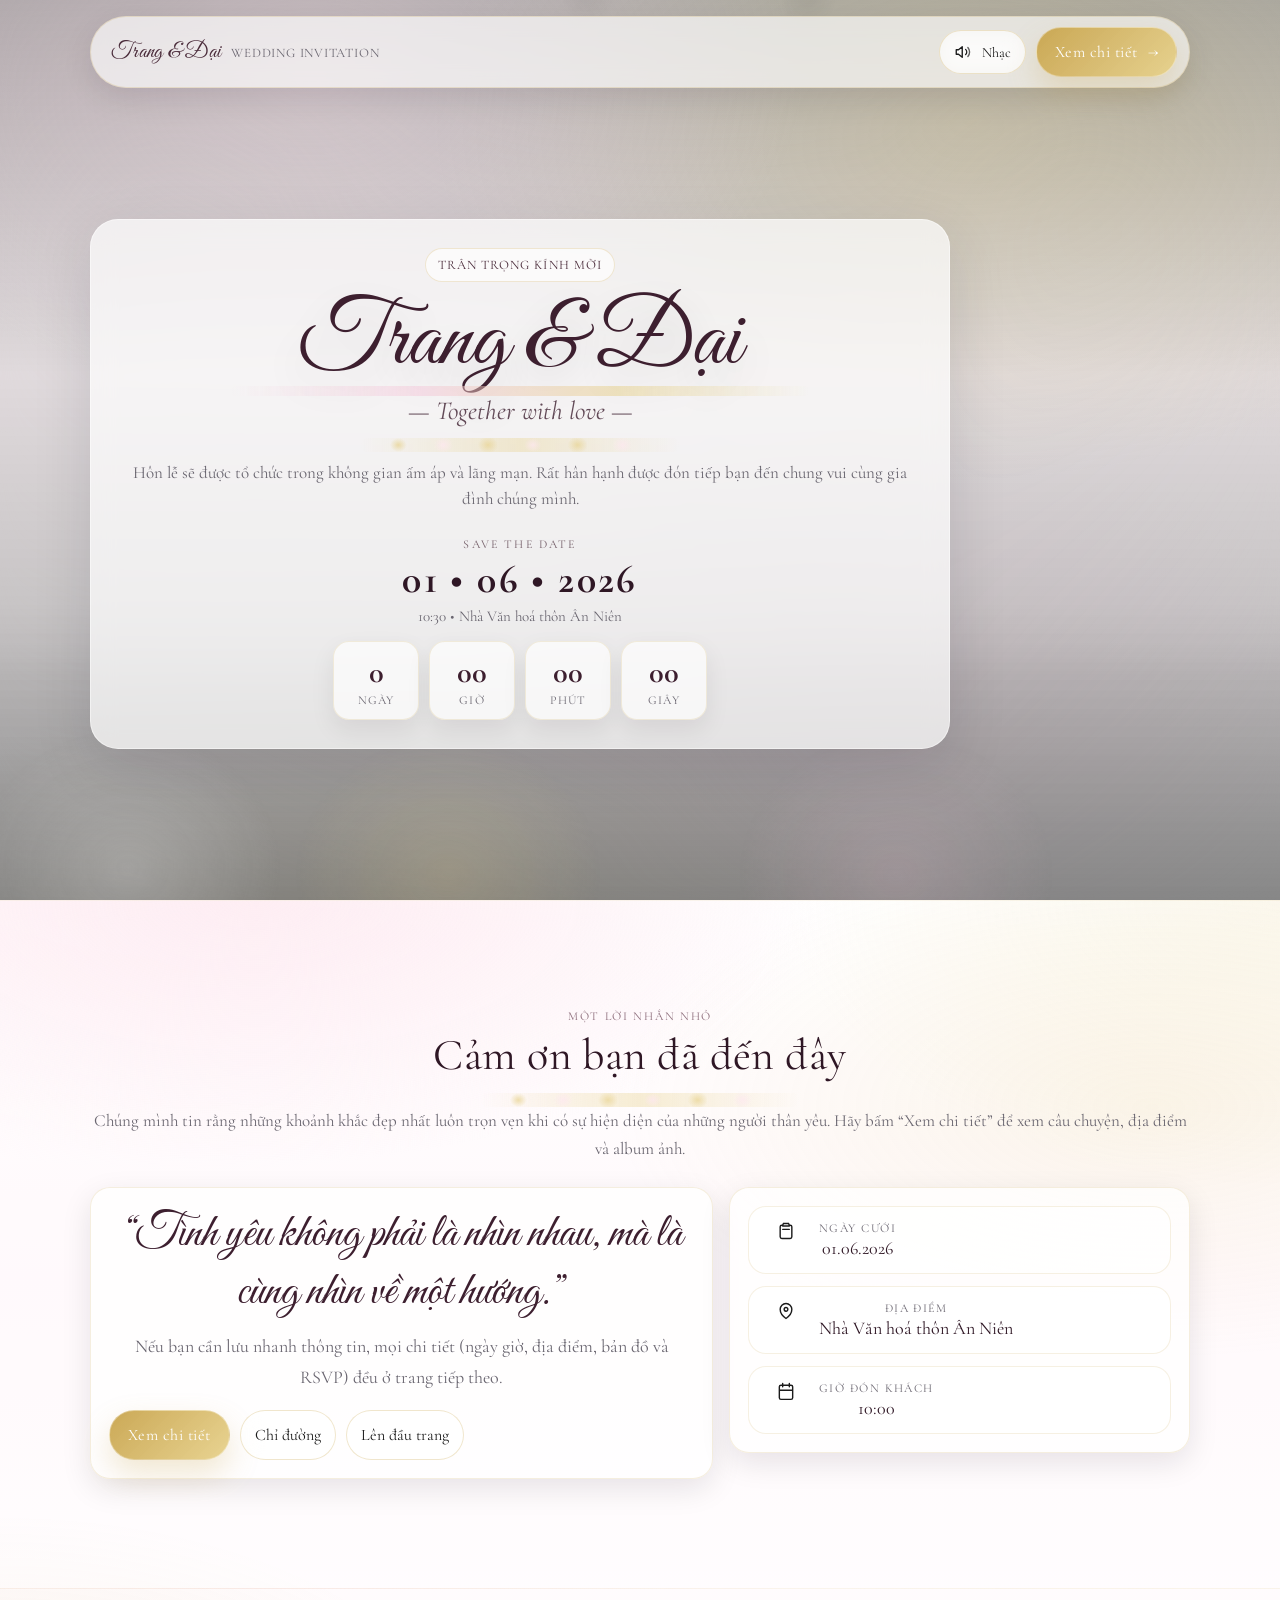
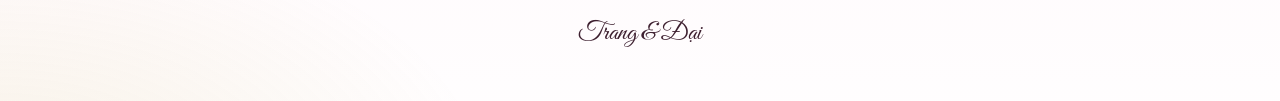
==== commit e954f8eb: "fix: change bg og" ====
--- a/index.html
+++ b/index.html
@@ -13,8 +13,8 @@
     <meta property="og:title" content="Thiệp Mời Cưới | Trang & Đại" />
     <meta property="og:description" content="Thiệp mời cưới online - Trang & Đại" />
     <meta property="og:url" content="https://wedding-card-online.onrender.com/" />
-    <meta property="og:image" content="https://images.unsplash.com/photo-1519681393784-d120267933ba?auto=format&fit=crop&w=1200&h=630&q=80" />
-    <meta property="og:image:secure_url" content="https://images.unsplash.com/photo-1519681393784-d120267933ba?auto=format&fit=crop&w=1200&h=630&q=80" />
+    <meta property="og:image" content="./bg-index.jpg" />
+    <meta property="og:image:secure_url" content="./bg-index.jpg" />
     <meta property="og:image:type" content="image/jpeg" />
     <meta property="og:image:width" content="1200" />
     <meta property="og:image:height" content="630" />
